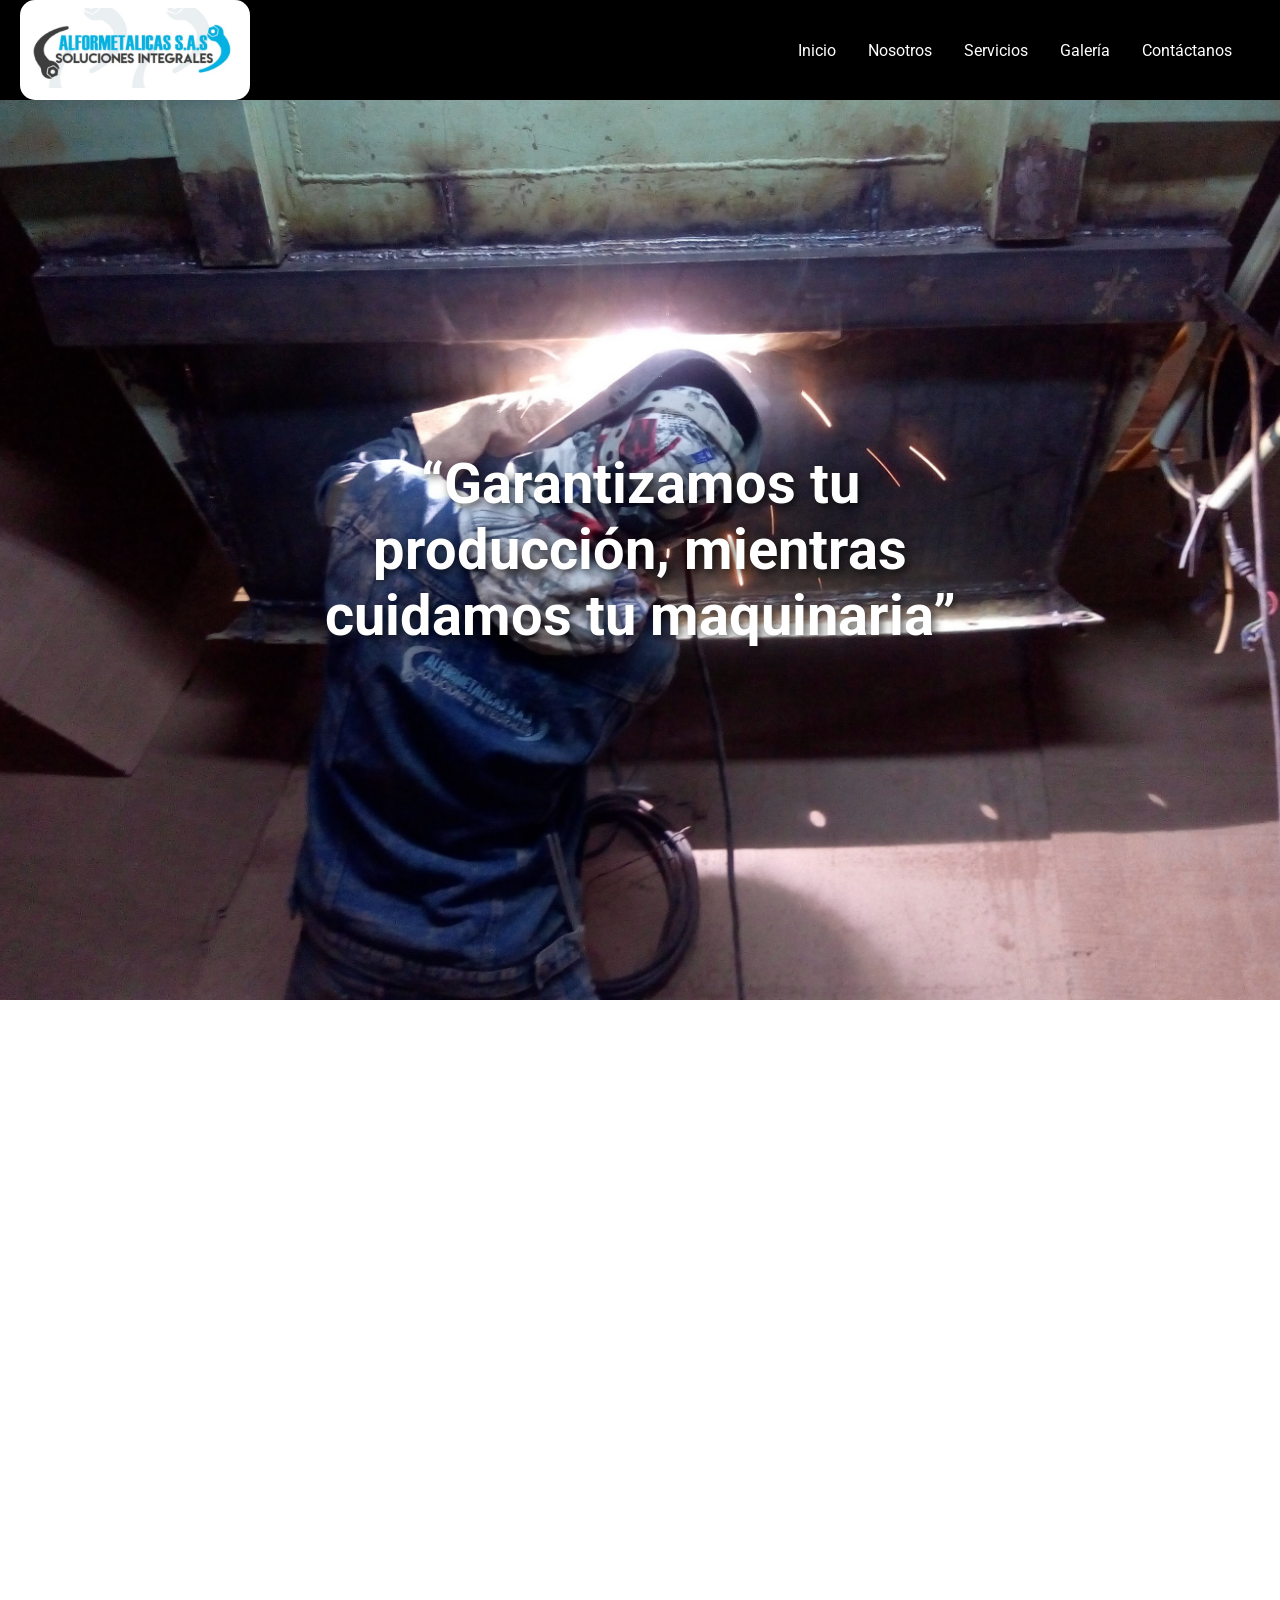
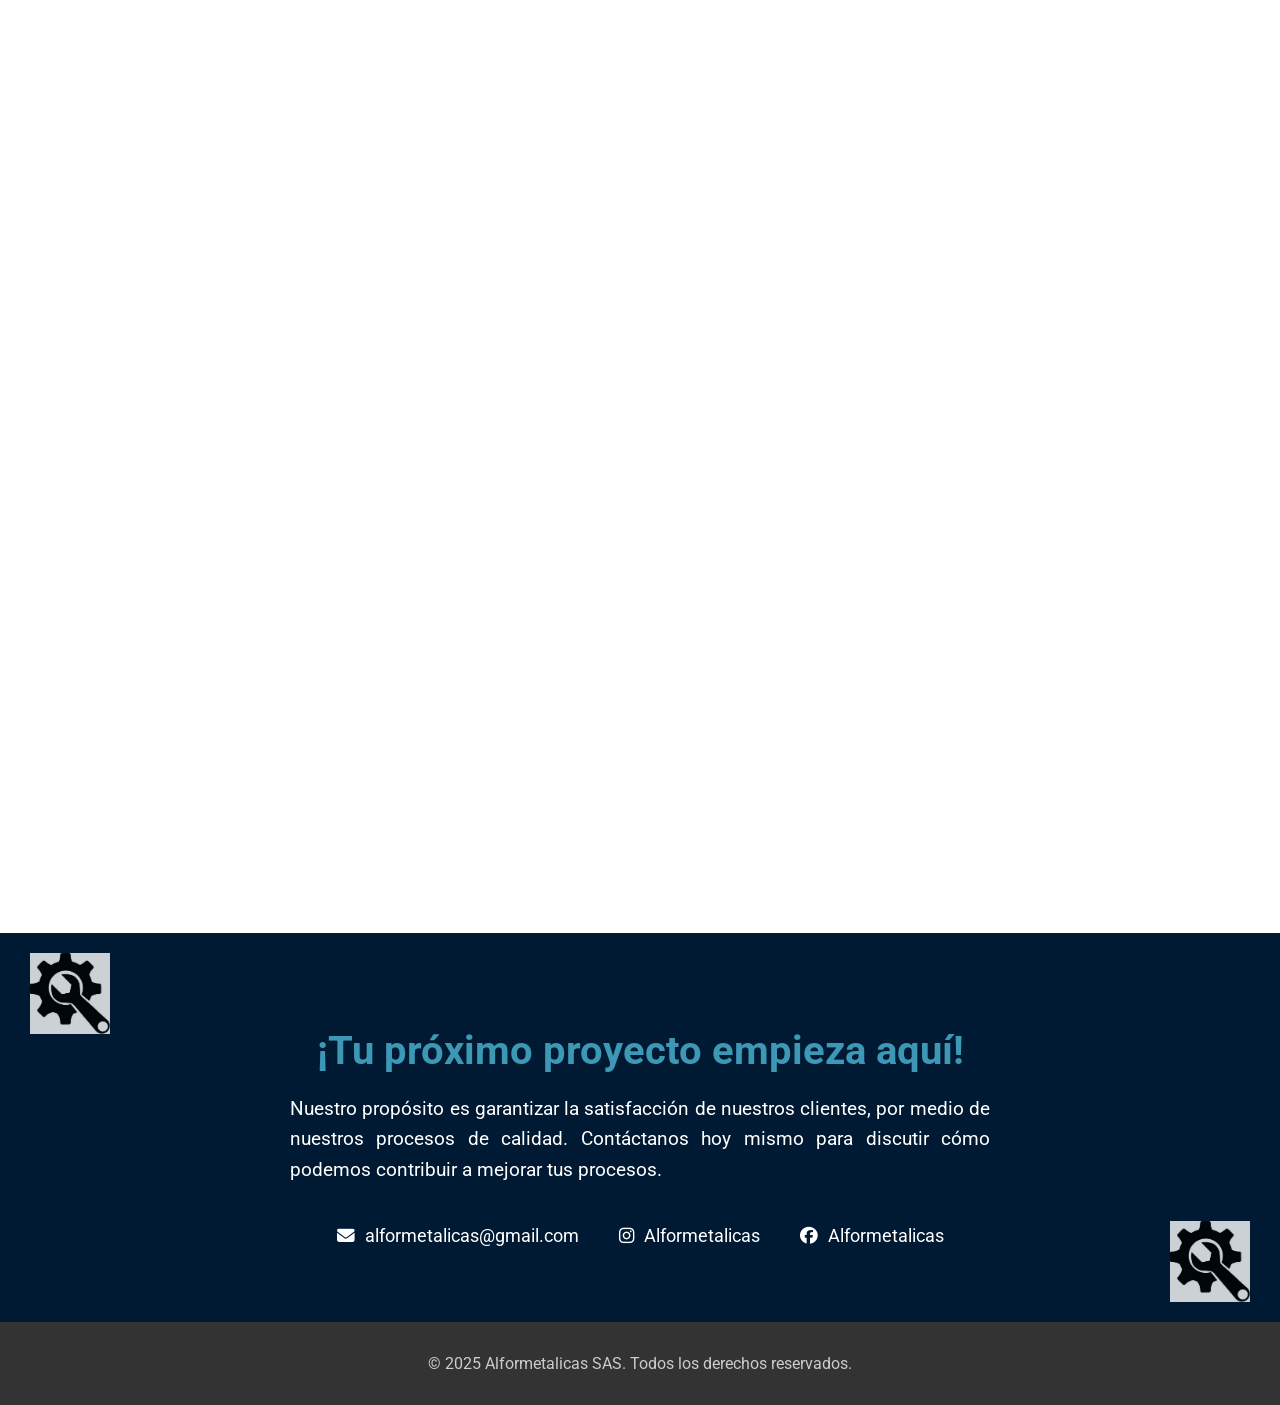
==== index.html @ 9baba410 "Primer commit de mi página web" ====
<!DOCTYPE html>
<html lang="es">
<head>
  <link rel="stylesheet" href="https://cdnjs.cloudflare.com/ajax/libs/font-awesome/6.4.0/css/all.min.css" />

  <meta charset="UTF-8" />
  <meta name="viewport" content="width=device-width, initial-scale=1.0" />
  <title>Alformetalicas SAS</title>
  <link rel="stylesheet" href="style.css" />
  <link rel="preconnect" href="https://fonts.googleapis.com" />
  <link href="https://fonts.googleapis.com/css2?family=Roboto:wght@400;700&display=swap" rel="stylesheet" />
  <link href="https://cdn.jsdelivr.net/npm/aos@2.3.4/dist/aos.css" rel="stylesheet" />
</head>

<body>
 <header>
  <div class="contenedor">
    <!-- LOGO ADENTRO DEL HEADER -->
    <a href="index.html" class="logo">
      <img src="Img/logo.png" alt="Logo de Alformetalicas SAS" />
    </a>
    <nav>
      <ul>
        <li><a href="index.html">Inicio</a></li>
        <li><a href="nosotros.html">Nosotros</a></li> 
        <li><a href="servicios.html">Servicios</a></li>
        <li><a href="contacto.html">Galería</a></li>
        <li><a href="registro.html" class="btn-registrarse">Contáctanos</a></li>
      </ul>
    </nav>
  </div>
</header>


  <section class="hero" id="inicio" data-aos="fade-up">
    <div class="contenedor">
      <h2>“Garantizamos tu producción, mientras cuidamos tu maquinaria”</h2>
    </div>
  </section>

<section id="bloque-nosotros" class="bloque-nosotros" data-aos="fade-up">
  <div class="contenedor-nosotros">
    <div class="texto-nosotros">
      <h3>Nosotros</h3>
      <p>
        En <strong>Alformetalicas SAS</strong> somos una empresa colombiana con más de 25 años de experiencia en el diseño, fabricación y mantenimiento de estructuras metálicas para la industria. Nos destacamos por nuestra calidad, cumplimiento y compromiso con el desarrollo sostenible.
      </p>
      <a href="nosotros.html" class="btn-leer-mas">Ver más</a>
    </div>
    <div class="imagen-nosotros">
      <img src="Img/1.jpg" alt="Imagen decorativa de Alformetalicas" />
    </div>
  </div>
</section>
<section id="compromiso-ambiental" class="seccion-ambiental" data-aos="zoom-in">
  <div class="contenedor-ambiental-flex">
    
    <!-- Imagen primero (a la izquierda) -->
    <div class="imagen-ambiental">
      <img src="Img/ambiental.png" alt="Compromiso ambiental Alformetalicas" />
    </div>

    <!-- Contenido a la derecha -->
    <div class="contenido-ambiental">
      <h2><span>🌎</span> Nuestro compromiso ambiental</h2>
      <p class="slogan-ambiental">
        "Al elegir nuestros servicios, nuestros
        clientes no solo obtienen soluciones de
        calidad, sino que también contribuyen a
        reducir el impacto ambiental en sus
        propios procesos productivos"
      </p>
      <ul class="lista-ambiental">
        <li>♻️ Clasificación de residuos en áreas de trabajo</li>
        <li>💡 Optimización del uso energético</li>
        <li>🌱 Reutilización de material industrial</li>
        <li>👷 Capacitación en responsabilidad ambiental</li>
        <li>📦 Uso responsable de insumos y empaques</li>
      </ul>
      <p class="llamado">
        Hemos incorporado el mantenimiento industrial
        ‘’sistema colector de emisiones de polvo’’
        contribuyendo a un futuro más limpio y sostenible.
        <strong>Construyamos juntos una industria sostenible.</strong>
      </p>
    </div>

  </div>
</section>

    <section id="servicios" class="seccion-servicios" data-aos="fade-up">
  <div class="contenedor">
    <h2 class="titulo-servicios">Servicios</h2>
    <div class="grid-servicios">
      <div class="tarjeta-servicio" style="background-image: url('Img/2.jpg');">
        <h3>Punzonado CNC</h3>
        <p>Precisión y velocidad en la perforación de láminas metálicas con maquinaria automatizada.</p>
      </div>
      <div class="tarjeta-servicio" style="background-image: url('Img/3.jpg');">
        <h3>Corte y Doblado</h3>
        <p>Procesos de transformación de lámina metálica según especificaciones técnicas.</p>
      </div>
      <div class="tarjeta-servicio" style="background-image: url('Img/1.jpg');">
        <h3>Diseño de piezas</h3>
        <p>Ingeniería personalizada para piezas únicas adaptadas a tus necesidades industriales.</p>
      </div>
      <div class="tarjeta-servicio" style="background-image: url('Img/2.jpg');">
        <h3>Estructuras Metálicas</h3>
        <p>Fabricación y montaje de estructuras resistentes para uso industrial y arquitectónico.</p>
      </div>
    </div>
    <div class="ver-mas">
      <a href="servicios.html" class="btn-vermas">Ver más servicios</a>
    </div>
  </div>
</section>
  <section id="contacto" class="contacto-seccion">
  <div class="contenido-contacto">
    <div class="contacto-texto">
      <h2>¡Tu próximo proyecto empieza aquí!</h2>
      <p>
        Nuestro propósito es garantizar la satisfacción de nuestros clientes, 
        por medio de nuestros procesos de calidad.
        Contáctanos hoy mismo para discutir cómo podemos contribuir a mejorar tus procesos.
      </p>
    </div>

    <div class="contacto-datos">
      <ul>
        <li>
          <a href="mailto:alformetalicas@gmail.com" target="_blank">
            <i class="fas fa-envelope"></i> alformetalicas@gmail.com
          </a>
        </li>
        <li>
          <a href="https://www.instagram.com/alformetalicas" target="_blank">
            <i class="fab fa-instagram"></i> Alformetalicas
          </a>
        </li>
        <li>
          <a href="https://www.facebook.com/alformetalicas" target="_blank">
            <i class="fab fa-facebook"></i> Alformetalicas
          </a>
        </li>
        </li>
      </ul>
    </div>
  </div>

  <!-- Elementos decorativos (puedes usar imágenes) -->
  <img src="Img/llave.png" class="decoracion-izq" alt="herramienta">
  <img src="Img/llave.png" class="decoracion-der" alt="engranaje">
</section>


  <footer>
    <div class="contenedor">
      <p>© 2025 Alformetalicas SAS. Todos los derechos reservados.</p>
    </div>
  </footer>

  <!-- Animación AOS -->
  <script src="https://cdn.jsdelivr.net/npm/aos@2.3.4/dist/aos.js"></script>
  <script>
    AOS.init();
  </script>

  <!-- Fondo dinámico -->
  <script>
    const heroSection = document.querySelector('.hero');
    const images = ['Img/1.jpg', 'Img/2.jpg', 'Img/3.jpg'];
    let current = 0;

    function cambiarFondo() {
      heroSection.style.backgroundImage = `url('${images[current]}')`;
      current = (current + 1) % images.length;
    }

    cambiarFondo();
    setInterval(cambiarFondo, 3000);
  </script>
</body>
</html>
---- style.css ----
/* Fuente y base */
body {
  margin: 0;
  font-family: 'Roboto', sans-serif;
  background-color: #ffffff;
  color: #000;
  scroll-behavior: smooth;
}

/* HEADER */
header {
  position: sticky; /* Se queda fijo al hacer scroll */
  top: 0;
  background-color: #000;
  color: #fff;
  z-index: 1000;
}

header .contenedor {
  display: flex;
  justify-content: flex-end; /* Menú a la derecha */
  align-items: center;
  height: 100px;
  max-width: 1200px;
  margin: auto;
  padding: 0 1rem;
}

/* LOGO FLOTANTE DENTRO DEL HEADER */
.logo {
  position: absolute; /* Flotante pero dentro del header */
  top: 50%;
  left: 20px;
  transform: translateY(-50%);
  background-color: #fff;
  padding: 8px 12px;
  border-radius: 15px;
  box-shadow: 0 4px 12px rgba(0, 0, 0, 0.15);
  z-index: 2000;
}

.logo img {
  height: 80px;
  width: auto;
}

nav ul {
  list-style: none;
  display: flex;
  gap: 1rem;
}
nav a {
  color: #fff;
  text-decoration: none;
  padding: 0.5rem;
}
nav a:hover,
.btn-registrarse:hover {
  background-color: #002244;
  border-radius: 4px;
}

/* Hero */
.hero {
  position: relative;
  background-size: cover;
  background-position: center;
  height: 100vh; /* Ajusta según tu diseño */
}

.hero h2 {
  position: absolute;
  top: 50%;
  left: 50%;
  transform: translate(-50%, -50%);
  font-size: 3.5rem;
  font-weight: bold;
  color: #fff;
  text-align: center;
  text-shadow: 3px 3px 8px rgba(0, 0, 0, 0.7);
  margin: 0;
}


/* Nosotros */
.bloque-nosotros {
  background-color: #f9fbfd;
  padding: 4rem 2rem;
  border-top: 1px solid #ddd;
  border-bottom: 1px solid #ddd;
}
.contenedor-nosotros {
  max-width: 1200px;
  margin: auto;
  display: flex;
  flex-wrap: wrap;
  align-items: center;
  justify-content: space-between;
  gap: 2rem;
}
.texto-nosotros {
  flex: 1 1 45%;
  color: #002244;
}
.texto-nosotros h3 {
  font-size: 2.5rem;
  margin-bottom: 1rem;
  color: #002244;
}
.texto-nosotros p {
  font-size: 1.2rem;
  line-height: 1.8;
  margin-bottom: 1.5rem;
}
.imagen-nosotros {
  flex: 1 1 45%;
  text-align: center;
}
.imagen-nosotros img {
  width: 100%;
  max-width: 480px;
  border-radius: 16px;
  box-shadow: 0 8px 24px rgba(0, 0, 0, 0.1);
}
.btn-leer-mas {
  background-color: #002244;
  color: #fff;
  padding: 0.7rem 1.5rem;
  text-decoration: none;
  border-radius: 6px;
  font-weight: bold;
  transition: background-color 0.3s;
}
.btn-leer-mas:hover {
  background-color: #003366;
}

/* Compromiso ambiental */
.seccion-ambiental {
  background-color: #f4f8fb;
  padding: 4rem 2rem;
}
.contenedor-ambiental-flex {
  display: flex;
  flex-wrap: wrap;
  align-items: center;
  justify-content: center;
  gap: 3rem;
}
.imagen-ambiental img {
  width: 100%;
  max-width: 400px;
  height: auto;
  border-radius: 12px;
}
.contenido-ambiental {
  flex: 1 1 450px;
  color: #002b45;
}
.contenido-ambiental h2 {
  font-size: 2rem;
  margin-bottom: 1rem;
  color: #003366;
}
.slogan-ambiental {
  font-style: italic;
  background-color: #e0f3ff;
  padding: 1rem;
  border-left: 5px solid #0077b6;
  margin-bottom: 1.5rem;
}
.lista-ambiental {
  list-style: none;
  padding: 0;
  margin-bottom: 1.5rem;
}
.lista-ambiental li {
  margin-bottom: 0.8rem;
  font-size: 1rem;
  padding-left: 1.5rem;
  position: relative;
}
.llamado {
  font-weight: 500;
  color: #00334d;
  background-color: #d6effa;
  padding: 1rem;
  border-radius: 10px;
  line-height: 1.6;
}

/* Servicios */
.titulo-servicios {
  font-size: 2rem;
  text-align: center;
  color: #002b45;
  margin-bottom: 2rem;
  font-weight: 700;
  text-transform: uppercase;
  letter-spacing: 1px;
}
.grid-servicios {
  display: grid;
  grid-template-columns: repeat(auto-fit, minmax(250px, 1fr));
  gap: 2rem;
}
.tarjeta-servicio {
  background-size: cover;
  background-position: center;
  padding: 2rem;
  color: #fff;
  border-radius: 12px;
  min-height: 260px;
  position: relative;
  overflow: hidden;
  box-shadow: 0 4px 20px rgba(0, 0, 0, 0.1);
}
.tarjeta-servicio::before {
  content: "";
  position: absolute;
  inset: 0;
  background-color: rgba(0, 0, 0, 0.55);
  backdrop-filter: blur(3px);
  z-index: 0;
}
.tarjeta-servicio h3,
.tarjeta-servicio p {
  position: relative;
  z-index: 1;
}
.tarjeta-servicio h3 {
  font-size: 1.4rem;
  margin-bottom: 0.8rem;
  font-weight: bold;
}
.tarjeta-servicio p {
  font-size: 1rem;
  line-height: 1.4;
}
.ver-mas {
  margin-top: 2.5rem;
  text-align: center;
  margin-bottom: 30px; /* Ajusta el espacio */
}
.btn-vermas {
  background-color: #004d99;
  color: white;
  padding: 0.8rem 1.5rem;
  border-radius: 25px;
  text-decoration: none;
  transition: background 0.3s ease;
}
.btn-vermas:hover {
  background-color: #003366;
}

/* Contacto */
.contacto-seccion {
  background-color: #001a33;
  color: white;
  padding: 60px 30px;
  text-align: center;
  position: relative;
  overflow: hidden;
}
.contacto-texto h2 {
  font-size: 2.5rem;
  font-weight: bold;
  margin-bottom: 20px;
  color: #3d98b6;
}
.contacto-texto p {
  font-size: 1.2rem;
  line-height: 1.6;
  max-width: 700px;
  margin: auto;
}
.contacto-datos ul {
  list-style: none;
  padding: 0;
  margin-top: 40px;
  display: flex;
  flex-direction: row; /* Cambiamos a fila */
  justify-content: center; /* Centramos */
  gap: 40px; /* Espacio entre los elementos */
  flex-wrap: wrap; /* Para que se ajuste en móviles */
}

.contacto-datos li a {
  text-decoration: none;
  color: #fff;
  font-size: 1.1rem;
  display: flex;
  align-items: center;
  gap: 10px;
  transition: color 0.3s ease;
}
.contacto-datos li a:hover {
  color: #00bfff;
}
.decoracion-izq,
.decoracion-der {
  position: absolute;
  width: 80px;
  opacity: 0.8;
}
.decoracion-izq {
  top: 20px;
  left: 30px;
}
.decoracion-der {
  bottom: 20px;
  right: 30px;
}

/* Footer */
footer {
  background-color: #333;
  color: #ccc;
  text-align: center;
  padding: 1rem;
  display: flex;
  justify-content: center;
  align-items: center;
}


/* Texto justificado */
section h1, section h3, section p, section li,
p, .texto, .contenido, .descripcion, .slogan-ambiental {
  text-align: justify;
}
.seccion-nosotros {
  background-color: #f4f6fa;
  padding: 4rem 1rem;
  text-align: center;
}

.titulo-seccion {
  font-size: 2.5rem;
  color: #002244;
  margin-bottom: 1.5rem;
  font-weight: 700;
  text-shadow: 1px 1px 2px rgba(0,0,0,0.1);
  position: relative;
}

.descripcion-nosotros {
  max-width: 900px;
  margin: 0 auto 3rem;
  font-size: 1.2rem;
  color: #333;
  line-height: 1.8;
}

.mision-vision {
  display: flex;
  flex-wrap: wrap;
  justify-content: center;
  gap: 2rem;
}

.card {
  background-color: #002244;
  color: white;
  padding: 2rem;
  border-radius: 20px;
  box-shadow: 0 8px 20px rgba(0,0,0,0.2);
  width: 100%;
  max-width: 420px;
  transition: transform 0.3s;
}

.card:hover {
  transform: translateY(-5px);
}

.card h4 {
  font-size: 1.8rem;
  margin-bottom: 1rem;
  color: #ffffff;
  text-shadow: 1px 1px 4px rgba(0,0,0,0.3);
}

.card p {
  font-size: 1.1rem;
  line-height: 1.6;
}
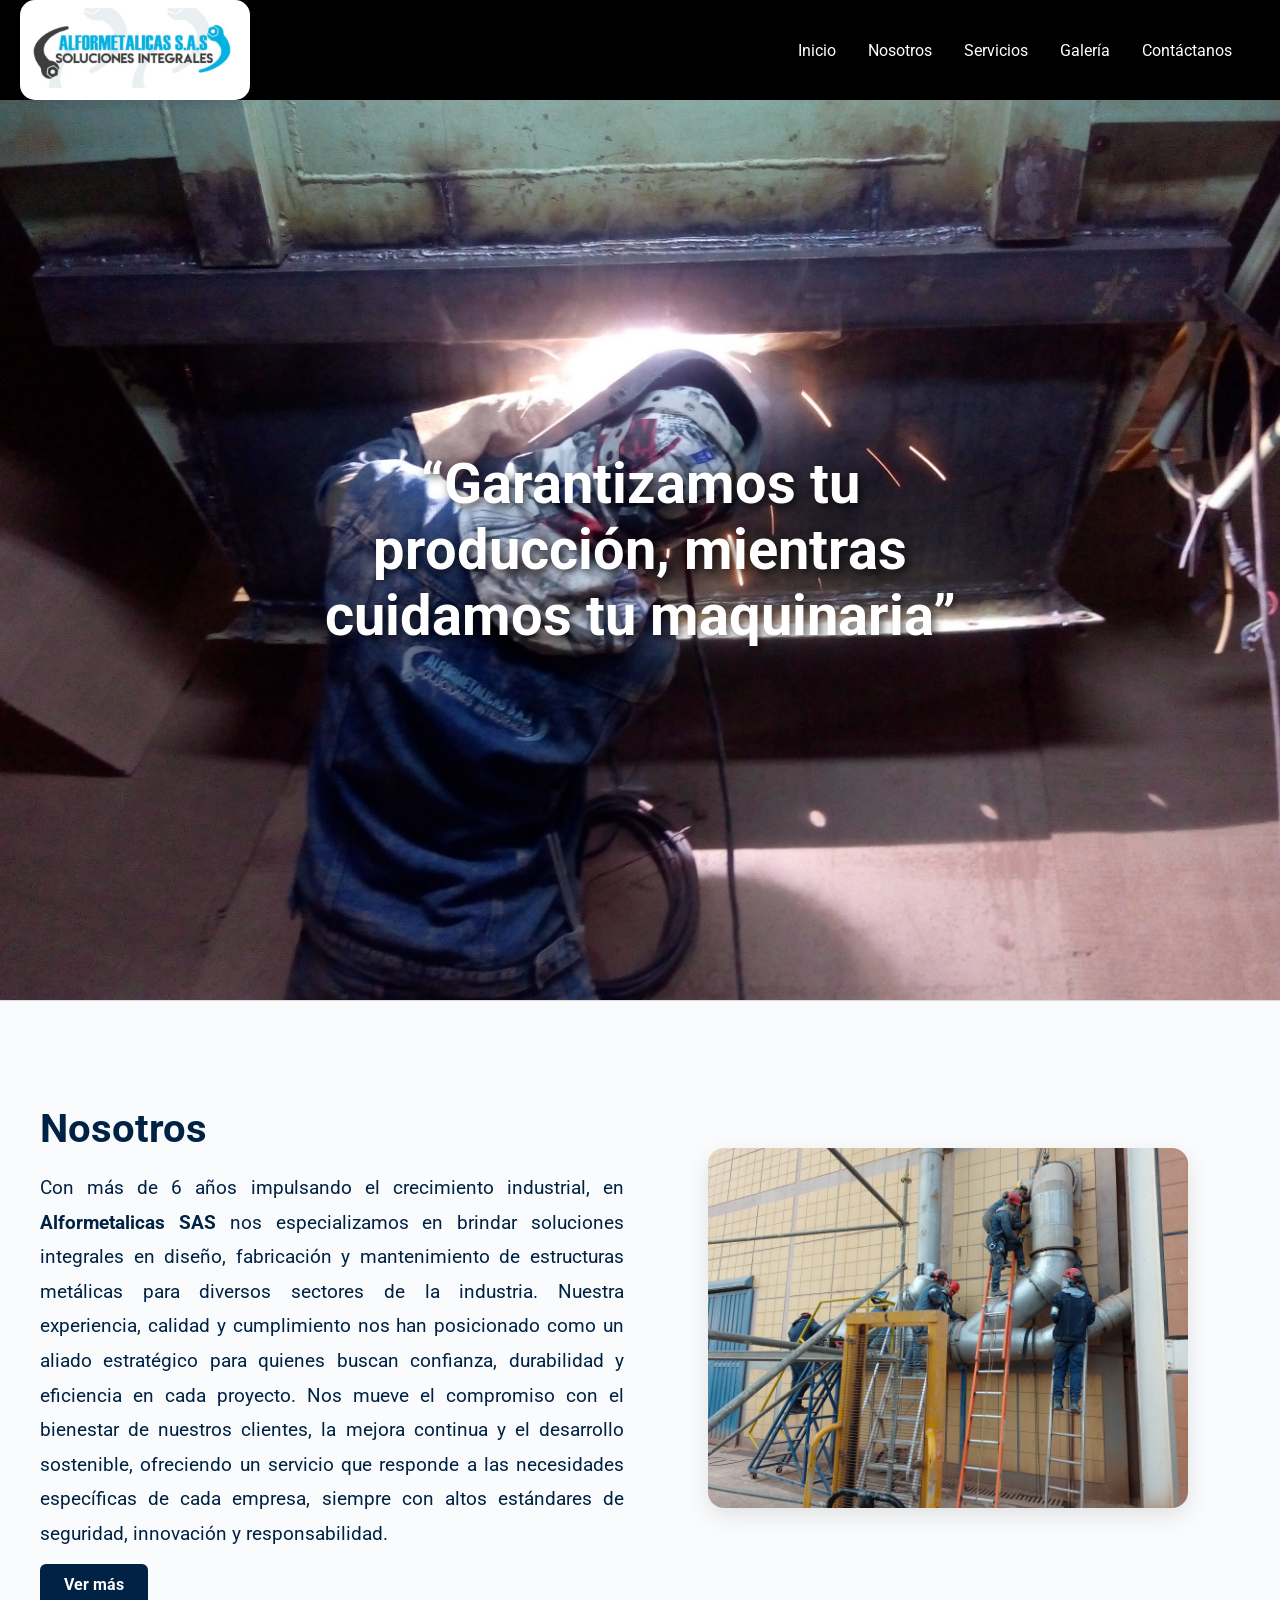
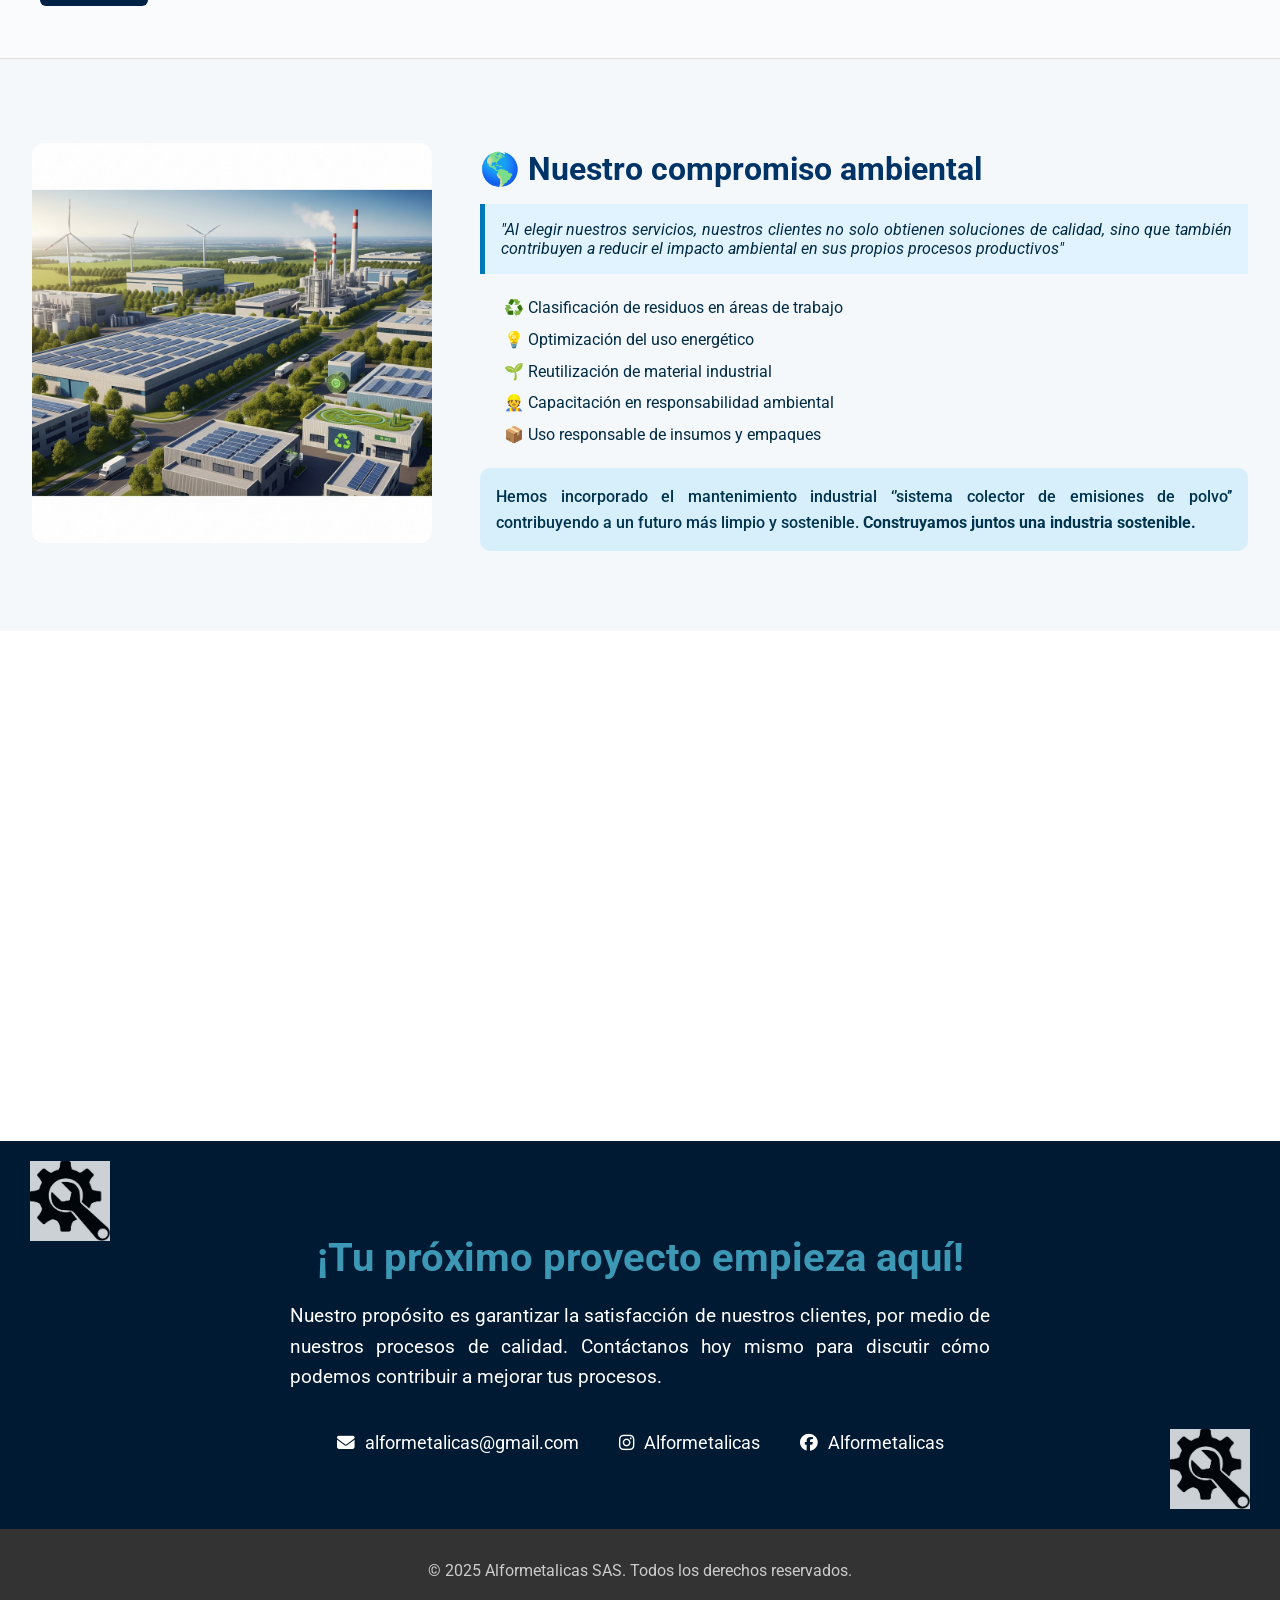
==== commit 972adcf4: "Arreglé el diseño para móviles" ====
--- a/index.html
+++ b/index.html
@@ -43,12 +43,15 @@
     <div class="texto-nosotros">
       <h3>Nosotros</h3>
       <p>
-        En <strong>Alformetalicas SAS</strong> somos una empresa colombiana con más de 25 años de experiencia en el diseño, fabricación y mantenimiento de estructuras metálicas para la industria. Nos destacamos por nuestra calidad, cumplimiento y compromiso con el desarrollo sostenible.
+        Con más de 6 años impulsando el crecimiento industrial, en<Strong> Alformetalicas SAS</Strong> nos especializamos en brindar soluciones integrales en diseño, fabricación y mantenimiento de estructuras metálicas para diversos sectores de la industria. 
+        Nuestra experiencia, calidad y cumplimiento nos han posicionado como un aliado estratégico para quienes buscan confianza, durabilidad y eficiencia en cada proyecto.
+
+Nos mueve el compromiso con el bienestar de nuestros clientes, la mejora continua y el desarrollo sostenible, ofreciendo un servicio que responde a las necesidades específicas de cada empresa, siempre con altos estándares de seguridad, innovación y responsabilidad.
       </p>
       <a href="nosotros.html" class="btn-leer-mas">Ver más</a>
     </div>
     <div class="imagen-nosotros">
-      <img src="Img/1.jpg" alt="Imagen decorativa de Alformetalicas" />
+      <img src="Img/2.jpg" alt="Imagen decorativa de Alformetalicas" />
     </div>
   </div>
 </section>
@@ -92,20 +95,20 @@
   <div class="contenedor">
     <h2 class="titulo-servicios">Servicios</h2>
     <div class="grid-servicios">
-      <div class="tarjeta-servicio" style="background-image: url('Img/2.jpg');">
-        <h3>Punzonado CNC</h3>
+      <div class="tarjeta-servicio" style="background-image: url('Img/7.png');">
+        <h3>Instalación de maquinaria industrial</h3>
         <p>Precisión y velocidad en la perforación de láminas metálicas con maquinaria automatizada.</p>
       </div>
-      <div class="tarjeta-servicio" style="background-image: url('Img/3.jpg');">
-        <h3>Corte y Doblado</h3>
+      <div class="tarjeta-servicio" style="background-image: url('Img/8.jpg');">
+        <h3>Servicios eléctricos</h3>
         <p>Procesos de transformación de lámina metálica según especificaciones técnicas.</p>
       </div>
-      <div class="tarjeta-servicio" style="background-image: url('Img/1.jpg');">
-        <h3>Diseño de piezas</h3>
+      <div class="tarjeta-servicio" style="background-image: url('Img/5.jpg');">
+        <h3>Mantenimiento de maquinaria industrial</h3>
         <p>Ingeniería personalizada para piezas únicas adaptadas a tus necesidades industriales.</p>
       </div>
-      <div class="tarjeta-servicio" style="background-image: url('Img/2.jpg');">
-        <h3>Estructuras Metálicas</h3>
+      <div class="tarjeta-servicio" style="background-image: url('Img/6.png');">
+        <h3>Fabricación de Estructuras Metálicas</h3>
         <p>Fabricación y montaje de estructuras resistentes para uso industrial y arquitectónico.</p>
       </div>
     </div>
@@ -168,7 +171,7 @@
   <!-- Fondo dinámico -->
   <script>
     const heroSection = document.querySelector('.hero');
-    const images = ['Img/1.jpg', 'Img/2.jpg', 'Img/3.jpg'];
+    const images = ['Img/1.jpg', 'Img/3.jpg', 'Img/4.jpg'];
     let current = 0;
 
     function cambiarFondo() {
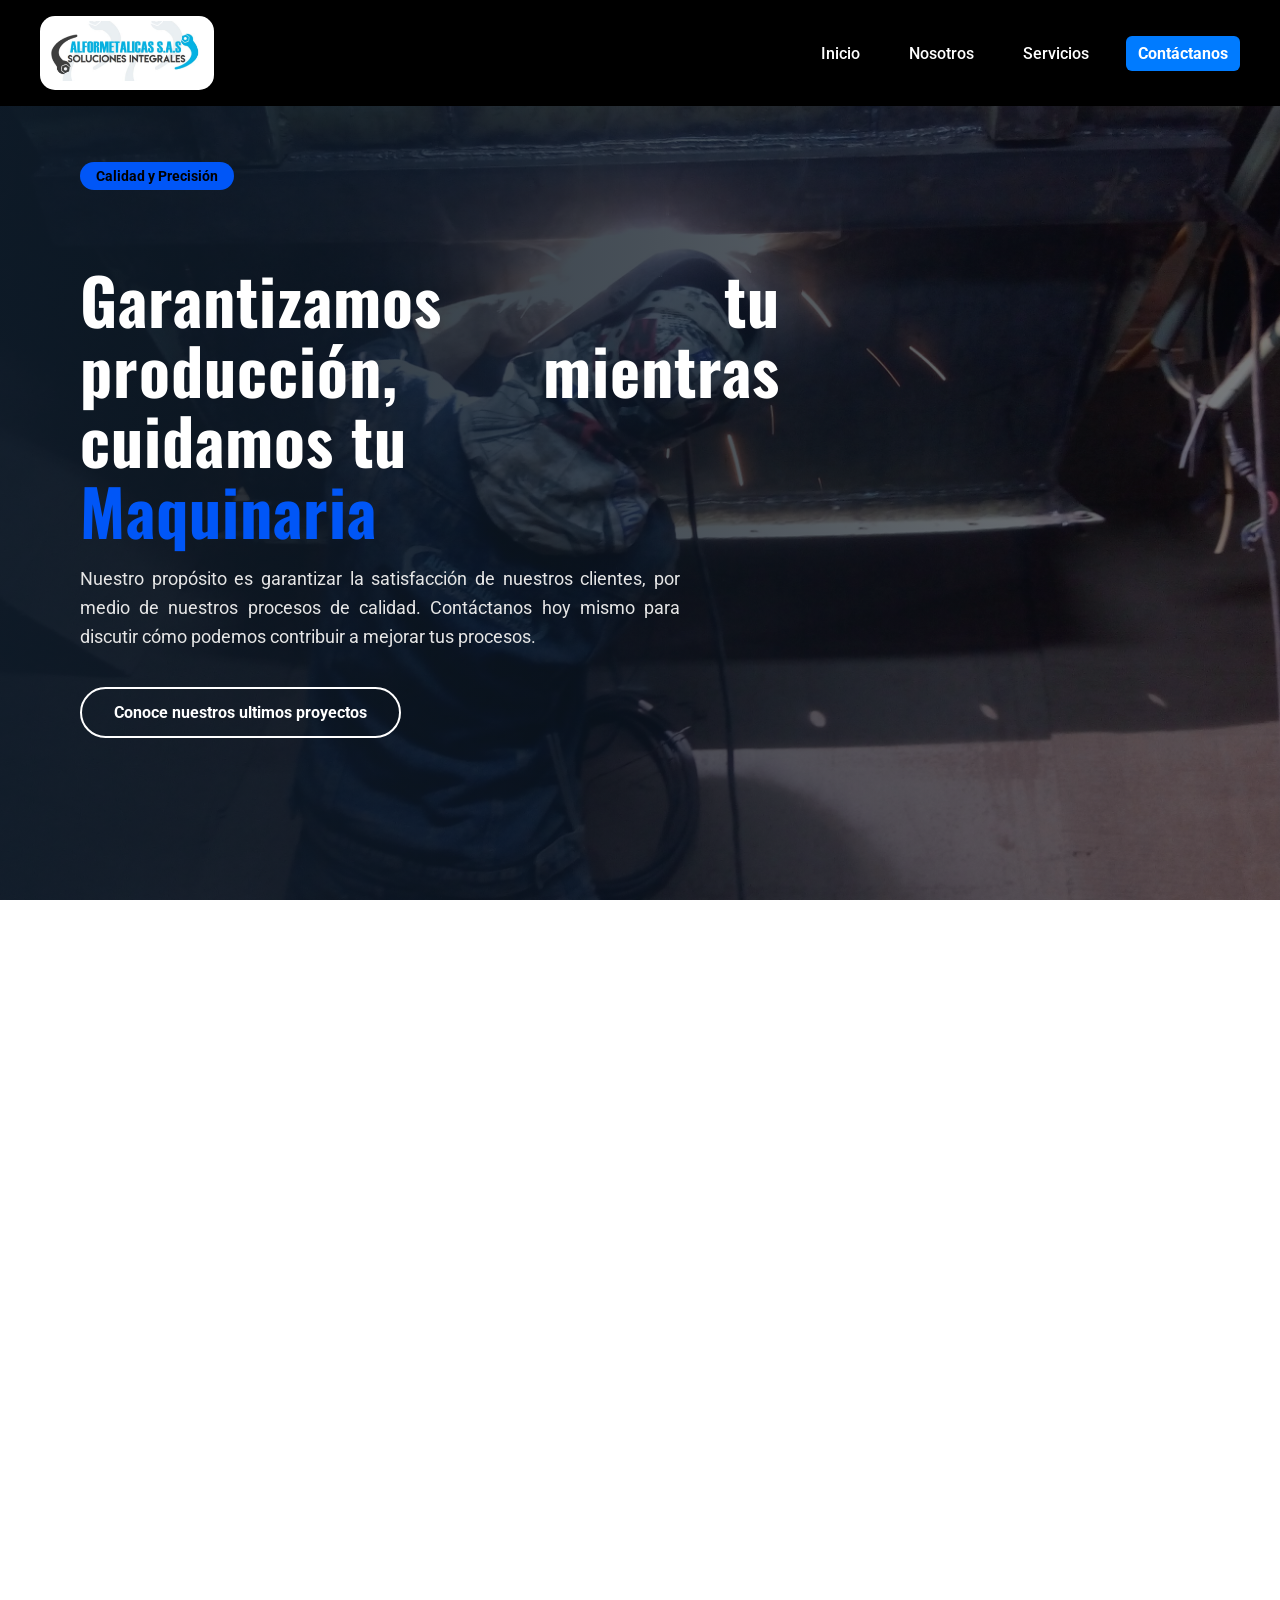
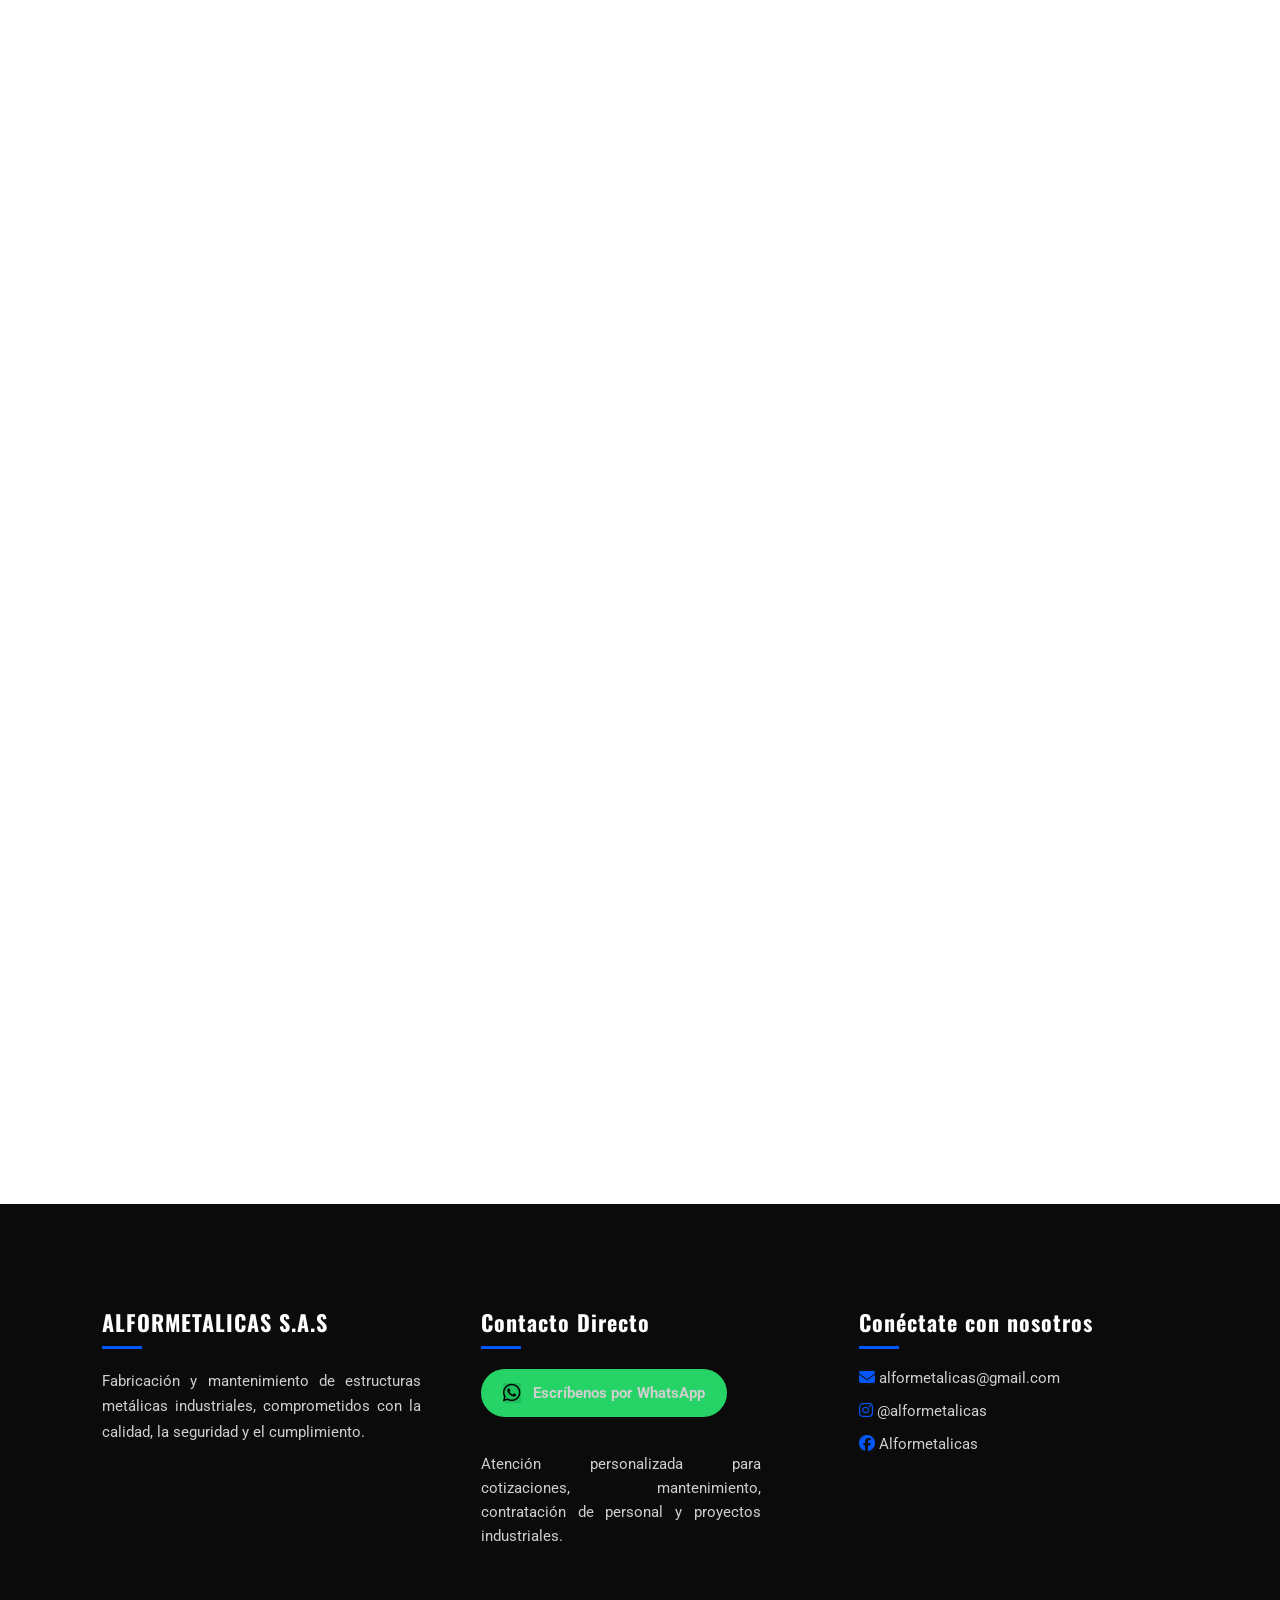
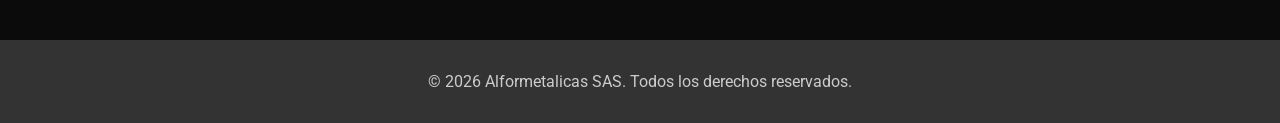
==== commit 165fc593: "Actualización de estilos y eliminación de archivo HTML" ====
--- a/index.html
+++ b/index.html
@@ -10,6 +10,13 @@
   <link rel="preconnect" href="https://fonts.googleapis.com" />
   <link href="https://fonts.googleapis.com/css2?family=Roboto:wght@400;700&display=swap" rel="stylesheet" />
   <link href="https://cdn.jsdelivr.net/npm/aos@2.3.4/dist/aos.css" rel="stylesheet" />
+  <link rel="icon" href="favicon.ico" type="image/x-icon">
+<link rel="icon" type="image/png" sizes="32x32" href="favicon-32x32.png">
+<link rel="icon" type="image/png" sizes="16x16" href="favicon-16x16.png">
+<link rel="icon" href="/favicon.ico?v=2">
+<link href="https://fonts.googleapis.com/css2?family=Oswald:wght@500;600;700&display=swap" rel="stylesheet">
+
+
 </head>
 
 <body>
@@ -24,7 +31,7 @@
         <li><a href="index.html">Inicio</a></li>
         <li><a href="nosotros.html">Nosotros</a></li> 
         <li><a href="servicios.html">Servicios</a></li>
-        <li><a href="contacto.html">Galería</a></li>
+        
         <li><a href="registro.html" class="btn-registrarse">Contáctanos</a></li>
       </ul>
     </nav>
@@ -32,18 +39,39 @@
 </header>
 
 
-  <section class="hero" id="inicio" data-aos="fade-up">
-    <div class="contenedor">
-      <h2>“Garantizamos tu producción, mientras cuidamos tu maquinaria”</h2>
-    </div>
-  </section>
-
-<section id="bloque-nosotros" class="bloque-nosotros" data-aos="fade-up">
+ <section class="hero" id="inicio">
+  <div class="hero-overlay"></div>
+
+  <div class="hero-contenido" data-aos="fade-up">
+    <span class="hero-tag">Calidad y Precisión</span>
+
+    <h1>
+      Garantizamos tu producción, mientras cuidamos tu <br>
+      <span>Maquinaria</span>
+    </h1>
+
+    <p>
+      Nuestro propósito es garantizar la satisfacción de nuestros clientes, por medio de nuestros procesos de calidad.
+       Contáctanos hoy mismo para discutir cómo podemos contribuir a mejorar tus procesos.
+    </p>
+
+    <div class="hero-botones">
+     
+       <a href="servicios.html" class="btn-hero secundario">
+        Conoce nuestros ultimos proyectos
+      </a>
+    </div>
+  </div>
+</section>
+
+
+<section id="bloque-nosotros" class="bloque-nosotros fondo-nosotros" data-aos="fade-up">
+
   <div class="contenedor-nosotros">
     <div class="texto-nosotros">
       <h3>Nosotros</h3>
       <p>
-        Con más de 6 años impulsando el crecimiento industrial, en<Strong> Alformetalicas SAS</Strong> nos especializamos en brindar soluciones integrales en diseño, fabricación y mantenimiento de estructuras metálicas para diversos sectores de la industria. 
+        Con más de 6 años impulsando el crecimiento industrial, en<Strong> Alformetalicas SAS</Strong> nos especializamos en brindar soluciones integrales en fabricación y mantenimiento de estructuras metálicas para diversos sectores de la industria. 
         Nuestra experiencia, calidad y cumplimiento nos han posicionado como un aliado estratégico para quienes buscan confianza, durabilidad y eficiencia en cada proyecto.
 
 Nos mueve el compromiso con el bienestar de nuestros clientes, la mejora continua y el desarrollo sostenible, ofreciendo un servicio que responde a las necesidades específicas de cada empresa, siempre con altos estándares de seguridad, innovación y responsabilidad.
@@ -54,13 +82,14 @@
       <img src="Img/2.jpg" alt="Imagen decorativa de Alformetalicas" />
     </div>
   </div>
+  
 </section>
 <section id="compromiso-ambiental" class="seccion-ambiental" data-aos="zoom-in">
   <div class="contenedor-ambiental-flex">
     
     <!-- Imagen primero (a la izquierda) -->
     <div class="imagen-ambiental">
-      <img src="Img/ambiental.png" alt="Compromiso ambiental Alformetalicas" />
+      <img src="Img/ambiental.jpeg" alt="Compromiso ambiental Alformetalicas" />
     </div>
 
     <!-- Contenido a la derecha -->
@@ -91,7 +120,8 @@
   </div>
 </section>
 
-    <section id="servicios" class="seccion-servicios" data-aos="fade-up">
+  <section id="servicios" class="seccion-servicios fondo-servicios" data-aos="fade-up">
+
   <div class="contenedor">
     <h2 class="titulo-servicios">Servicios</h2>
     <div class="grid-servicios">
@@ -117,48 +147,68 @@
     </div>
   </div>
 </section>
-  <section id="contacto" class="contacto-seccion">
-  <div class="contenido-contacto">
-    <div class="contacto-texto">
-      <h2>¡Tu próximo proyecto empieza aquí!</h2>
-      <p>
-        Nuestro propósito es garantizar la satisfacción de nuestros clientes, 
-        por medio de nuestros procesos de calidad.
-        Contáctanos hoy mismo para discutir cómo podemos contribuir a mejorar tus procesos.
-      </p>
-    </div>
-
-    <div class="contacto-datos">
-      <ul>
-        <li>
-          <a href="mailto:alformetalicas@gmail.com" target="_blank">
-            <i class="fas fa-envelope"></i> alformetalicas@gmail.com
-          </a>
-        </li>
-        <li>
-          <a href="https://www.instagram.com/alformetalicas" target="_blank">
-            <i class="fab fa-instagram"></i> Alformetalicas
-          </a>
-        </li>
-        <li>
-          <a href="https://www.facebook.com/alformetalicas" target="_blank">
-            <i class="fab fa-facebook"></i> Alformetalicas
-          </a>
-        </li>
-        </li>
-      </ul>
-    </div>
-  </div>
-
-  <!-- Elementos decorativos (puedes usar imágenes) -->
-  <img src="Img/llave.png" class="decoracion-izq" alt="herramienta">
-  <img src="Img/llave.png" class="decoracion-der" alt="engranaje">
-</section>
+<section class="contacto-industrial">
+  <div class="contacto-grid">
+
+    <!-- Columna 1: Empresa -->
+    <div class="contacto-col">
+      <h3 class="contacto-titulo">ALFORMETALICAS S.A.S</h3>
+      <p class="contacto-descripcion">
+        Fabricación y mantenimiento de estructuras metálicas industriales,
+        comprometidos con la calidad, la seguridad y el cumplimiento.
+      </p>
+    </div>
+
+    <!-- Columna 2: Contacto Directo -->
+    <div class="contacto-col">
+      <h3 class="contacto-titulo">Contacto Directo</h3>
+
+      <a href="https://wa.me/573001234567" target="_blank" class="btn-whatsapp">
+        <i class="fab fa-whatsapp"></i>
+        Escríbenos por WhatsApp
+      </a>
+
+      <p class="nota-contacto">
+        Atención personalizada para cotizaciones, mantenimiento, contratación de personal y proyectos industriales.
+      </p>
+    </div>
+
+    <!-- Columna 3: Redes y correo -->
+    <div class="contacto-col">
+      <h3 class="contacto-titulo">Conéctate con nosotros</h3>
+
+      <p>
+        <a href="mailto:alformetalicas@gmail.com">
+          <i class="fas fa-envelope"></i>
+          alformetalicas@gmail.com
+        </a>
+      </p>
+
+      <p>
+        <a href="https://www.instagram.com/alformetalicas" target="_blank">
+          <i class="fab fa-instagram"></i>
+          @alformetalicas
+        </a>
+      </p>
+
+      <p>
+        <a href="https://www.facebook.com/alformetalicas" target="_blank">
+          <i class="fab fa-facebook"></i>
+          Alformetalicas
+        </a>
+      </p>
+    </div>
+
+  </div>
+</section>
+
+  
+
 
 
   <footer>
     <div class="contenedor">
-      <p>© 2025 Alformetalicas SAS. Todos los derechos reservados.</p>
+      <p>© 2026 Alformetalicas SAS. Todos los derechos reservados.</p>
     </div>
   </footer>
 
@@ -182,5 +232,28 @@
     cambiarFondo();
     setInterval(cambiarFondo, 3000);
   </script>
+ <script>
+  document.addEventListener('DOMContentLoaded', () => {
+    const fondoSeguridad = document.querySelector('.fondo-carrusel-seguridad');
+    const imagenesSeguridad = [
+      'Img/1.jpg',
+      'Img/2.jpg',
+      'Img/3.jpg'
+    ];
+    let indiceSeguridad = 0;
+
+    function cambiarFondoSeguridad() {
+      fondoSeguridad.style.backgroundImage = `url('${imagenesSeguridad[indiceSeguridad]}')`;
+      fondoSeguridad.style.backgroundSize = 'cover';
+      fondoSeguridad.style.backgroundPosition = 'center';
+      indiceSeguridad = (indiceSeguridad + 1) % imagenesSeguridad.length;
+    }
+
+    cambiarFondoSeguridad(); // Primera imagen
+    setInterval(cambiarFondoSeguridad, 4000); // Cambia cada 4s
+  });
+</script>
+
+
 </body>
 </html>
--- a/style.css
+++ b/style.css
@@ -8,58 +8,80 @@
 }
 
 /* HEADER */
+/* HEADER - Estilos generales (para desktop) */
 header {
-  position: sticky; /* Se queda fijo al hacer scroll */
+  position: sticky;
   top: 0;
   background-color: #000;
   color: #fff;
   z-index: 1000;
+  padding: 15px 0; /* Añade espacio interno */
 }
 
 header .contenedor {
   display: flex;
-  justify-content: flex-end; /* Menú a la derecha */
+  justify-content: space-between; /* Logo a la izquierda, menú a la derecha */
   align-items: center;
-  height: 100px;
   max-width: 1200px;
-  margin: auto;
-  padding: 0 1rem;
-}
-
-/* LOGO FLOTANTE DENTRO DEL HEADER */
+  margin: 0 auto;
+  padding: 0 20px;
+}
+
 .logo {
-  position: absolute; /* Flotante pero dentro del header */
-  top: 50%;
-  left: 20px;
-  transform: translateY(-50%);
   background-color: #fff;
-  padding: 8px 12px;
+  padding: 5px 10px;
   border-radius: 15px;
   box-shadow: 0 4px 12px rgba(0, 0, 0, 0.15);
-  z-index: 2000;
 }
 
 .logo img {
-  height: 80px;
+  height: 60px; /* Reduce un poco el tamaño */
   width: auto;
-}
-
+  transition: all 0.3s;
+}
+
+/* Menú de navegación */
 nav ul {
+  display: flex;
+  gap: 15px;
   list-style: none;
-  display: flex;
-  gap: 1rem;
-}
+  margin: 0;
+  padding: 0;
+}
+
 nav a {
   color: #fff;
   text-decoration: none;
-  padding: 0.5rem;
-}
-nav a:hover,
-.btn-registrarse:hover {
-  background-color: #002244;
-  border-radius: 4px;
-}
-
+  font-weight: 500;
+}
+
+/* Estilos específicos para móviles */
+@media (max-width: 768px) {
+  header .contenedor {
+    flex-direction: column; /* Apila logo y menú */
+    padding: 10px;
+  }
+
+  .logo {
+    position: static; /* Elimina el posicionamiento absoluto */
+    transform: none;
+    margin-bottom: 15px;
+  }
+
+  .logo img {
+    height: 50px; /* Tamaño más pequeño para móviles */
+  }
+
+  nav ul {
+    flex-direction: column; /* Menú vertical */
+    width: 100%;
+    text-align: center;
+  }
+
+  nav li {
+    padding: 8px 0;
+  }
+}
 /* Hero */
 .hero {
   position: relative;
@@ -386,3 +408,1128 @@
   font-size: 1.1rem;
   line-height: 1.6;
 }
+/* Sección Nosotros */
+.seccion-nosotros {
+  padding: 80px 20px;
+  background-color: #f8f9fa;
+  color: #111;
+  text-align: justify;
+}
+
+.titulo-seccion {
+  text-align: center;
+  font-size: 2.5rem;
+  color: #002244;
+  margin-bottom: 40px;
+}
+
+/* Bloque presentación (quiénes somos) */
+.bloque-nosotros {
+  display: flex;
+  flex-wrap: wrap;
+  gap: 30px;
+  align-items: center;
+  justify-content: center;
+}
+
+.texto-caja {
+  flex: 1 1 400px;
+  font-size: 18px;
+  line-height: 1.6;
+  max-width: 600px;
+}
+
+.imagen-nosotros img {
+  width: 100%;
+  max-width: 400px;
+  border-radius: 12px;
+  box-shadow: 0 4px 12px rgba(0,0,0,0.2);
+}
+
+/* Misión, visión y valores */
+
+
+.card h3 {
+  margin-bottom: 15px;
+  font-size: 22px;
+  color: #002244;
+}
+
+.card ul {
+  padding-left: 20px;
+  list-style: none;
+}
+
+.card ul li::before {
+  content: "✔";
+  margin-right: 10px;
+  color: #002244;
+}
+
+/* Seguridad industrial */
+.seccion-seguridad {
+  padding: 100px 20px 40px;
+  background-color: #f4f9ff;
+  color: #111;
+  max-width: 1200px;
+  margin: 0 auto;
+  border-radius: 12px;
+}
+
+.contenedor-seguridad-flex {
+  display: flex;
+  flex-wrap: wrap;
+  gap: 40px;
+  align-items: center;
+  justify-content: center;
+}
+
+.imagen-seguridad {
+  flex: 1 1 400px;
+  max-width: 500px;
+  border-radius: 10px;
+  overflow: hidden;
+  box-shadow: 0 4px 12px rgba(0, 34, 68, 0.1);
+}
+
+.imagen-seguridad img {
+  width: 100%;
+  height: auto;
+  display: block;
+}
+
+.contenido-seguridad {
+  flex: 1 1 450px;
+  max-width: 600px;
+}
+
+.contenido-seguridad h2 {
+  font-size: 30px;
+  margin-bottom: 15px;
+  color: #002244;
+}
+
+.slogan-seguridad {
+  font-style: italic;
+  font-size: 18px;
+  margin-bottom: 20px;
+  color: #003366;
+  text-align: justify;
+}
+
+.lista-seguridad {
+  list-style: none;
+  padding-left: 0;
+  margin-bottom: 20px;
+}
+
+.lista-seguridad li {
+  margin-bottom: 10px;
+  padding-left: 25px;
+  position: relative;
+  font-size: 17px;
+}
+
+.llamado-seguridad {
+  font-weight: bold;
+  text-align: justify;
+  background-color: #d8ebff;
+  padding: 12px;
+  border-left: 5px solid #002244;
+  border-radius: 6px;
+  color: #002244;
+}
+
+
+
+/* Header */
+header {
+  background-color: #000;
+  color: #fff;
+  padding: 1rem 0;
+  position: fixed;
+  width: 100%;
+  top: 0;
+  z-index: 1000;
+}
+
+.contenedor-header {
+  display: flex;
+  align-items: center;
+  justify-content: space-between;
+  max-width: 1200px;
+  margin: 0 auto;
+  padding: 0 20px;
+}
+
+/* Logo */
+.logo img {
+  height: 60px;
+  max-width: 160px;
+  object-fit: contain;
+}
+
+/* Navegación */
+nav ul {
+  list-style: none;
+  display: flex;
+  gap: 25px; /* Aquí separas los elementos */
+  margin: 0;
+  padding: 0;
+}
+
+nav ul li a {
+  color: white;
+  text-decoration: none;
+  font-size: 16px;
+  padding: 8px 12px;
+  transition: background 0.3s ease;
+}
+
+nav ul li a:hover,
+nav ul li a.activo,
+nav ul li a.btn-registrarse:hover {
+  background-color: #004080;
+  border-radius: 6px;
+}
+
+/* Botón "Contáctanos" */
+.btn-registrarse {
+  background-color: #007bff;
+  color: #fff !important;
+  border-radius: 6px;
+  font-weight: bold;
+}
+.seccion-seguridad {
+  background-color: #f5f7fa;
+  padding: 80px 20px;
+}
+
+.contenedor-seguridad-flex {
+  display: flex;
+  flex-wrap: wrap;
+  justify-content: center;
+  align-items: stretch;
+  gap: 30px;
+}
+
+/* Fondo dinámico */
+.fondo-carrusel-seguridad {
+  flex: 1 1 40%;
+  min-height: 350px;
+  background-size: cover;
+  background-position: center;
+  border-radius: 15px;
+  box-shadow: 0 4px 15px rgba(0, 0, 0, 0.2);
+}
+
+/* Contenido seguridad */
+.contenido-seguridad {
+  flex: 1 1 50%;
+  text-align: justify;
+  padding: 20px;
+}
+
+.contenido-seguridad h2 {
+  font-size: 32px;
+  margin-bottom: 10px;
+  color: #002244;
+}
+
+.lista-seguridad {
+  padding-left: 0;
+  list-style: none;
+  font-size: 16px;
+}
+
+.lista-seguridad li {
+  margin-bottom: 8px;
+}
+
+.llamado-seguridad {
+  margin-top: 20px;
+  font-weight: bold;
+  color: #003366;
+}
+.fondo-carrusel-seguridad {
+  flex: 1 1 40%;
+  min-height: 350px;
+  border-radius: 15px;
+  box-shadow: 0 4px 15px rgba(0, 0, 0, 0.2);
+}
+/* ===== SECCIÓN TRABAJA CON NOSOTROS ===== */
+.seccion-trabaja {
+  position: relative;
+  min-height: 100vh;
+  background-image: url("Img/trabajo-industrial.jpg"); /* cambia la imagen */
+  background-size: cover;
+  background-position: center;
+  display: flex;
+  align-items: center;
+  justify-content: center;
+  padding: 4rem 1.5rem;
+}
+
+.overlay-trabaja {
+  position: absolute;
+  inset: 0;
+  background: rgba(0, 26, 51, 0.85);
+}
+
+.contenido-trabaja {
+  position: relative;
+  max-width: 900px;
+  text-align: center;
+  color: white;
+  z-index: 2;
+}
+
+.contenido-trabaja h1 {
+  font-size: 3.5rem;
+  margin-bottom: 1rem;
+  font-weight: 700;
+}
+
+.subtitulo-trabaja {
+  font-size: 1.3rem;
+  margin-bottom: 3rem;
+  line-height: 1.6;
+  color: #dbe9f4;
+}
+
+/* Tarjeta del formulario */
+.tarjeta-formulario {
+  background: white;
+  color: #002244;
+  padding: 3rem;
+  border-radius: 20px;
+  max-width: 600px;
+  margin: auto;
+  box-shadow: 0 15px 40px rgba(0,0,0,0.3);
+}
+
+.tarjeta-formulario h2 {
+  font-size: 2rem;
+  margin-bottom: 0.5rem;
+}
+
+.texto-form {
+  margin-bottom: 2rem;
+  color: #555;
+}
+
+/* Formulario */
+.formulario-contacto {
+  display: flex;
+  flex-direction: column;
+  gap: 1.2rem;
+}
+
+.formulario-contacto input,
+.formulario-contacto textarea {
+  padding: 0.9rem 1rem;
+  border-radius: 10px;
+  border: 1px solid #ccc;
+  font-size: 1rem;
+  font-family: inherit;
+}
+
+.formulario-contacto input:focus,
+.formulario-contacto textarea:focus {
+  outline: none;
+  border-color: #002244;
+}
+
+/* Botón */
+.btn-enviar {
+  margin-top: 1rem;
+  background-color: #002244;
+  color: white;
+  padding: 1rem;
+  font-size: 1.1rem;
+  border: none;
+  border-radius: 30px;
+  cursor: pointer;
+  font-weight: bold;
+  transition: background 0.3s ease;
+}
+
+.btn-enviar:hover {
+  background-color: #003366;
+}
+
+.hero::before {
+  content: "";
+  position: absolute;
+  inset: 0;
+  background: rgba(0,0,0,0.45);
+}
+.hero h2 {
+  z-index: 1;
+}
+.tarjeta-servicio {
+  transition: transform 0.4s ease, box-shadow 0.4s ease;
+}
+
+.tarjeta-servicio:hover {
+  transform: translateY(-10px);
+  box-shadow: 0 15px 35px rgba(0,0,0,0.3);
+}
+.btn {
+  display: inline-block;
+  padding: 0.8rem 1.8rem;
+  border-radius: 30px;
+  font-weight: bold;
+  text-decoration: none;
+  transition: all 0.3s ease;
+}
+.btn-azul {
+  background: #002244;
+  color: white;
+}
+.btn-azul:hover {
+  background: #003366;
+}
+/* ===== FORMULARIO ===== */
+.campo {
+  display: flex;
+  flex-direction: column;
+  text-align: left;
+}
+
+.campo label {
+  font-size: 0.9rem;
+  margin-bottom: 5px;
+  font-weight: 600;
+  color: #002244;
+}
+
+.formulario-contacto input,
+.formulario-contacto textarea {
+  padding: 0.9rem 1rem;
+  border-radius: 10px;
+  border: 1px solid #ccc;
+  font-size: 1rem;
+  transition: border 0.3s, box-shadow 0.3s;
+}
+
+.formulario-contacto input:focus,
+.formulario-contacto textarea:focus {
+  outline: none;
+  border-color: #002244;
+  box-shadow: 0 0 0 2px rgba(0,34,68,0.15);
+}
+
+.nota-form {
+  font-size: 0.85rem;
+  margin-top: 10px;
+  color: #666;
+   justify-content: center;   /* centra horizontal */
+  align-items: center;       /* centra vertical */
+  text-align: center;
+}
+/* === FIX VISIBILIDAD FORMULARIO === */
+
+/* === CENTRADO REAL DE TRABAJA CON NOSOTROS === */
+.section-trabaja {
+  min-height: calc(100vh - 90px); /* resta altura del header */
+  display: flex;
+  align-items: center;           /* centro vertical */
+  justify-content: center;       /* centro horizontal */
+  padding: 60px 20px;
+}
+
+.contenido-trabaja {
+  margin: 0 auto;
+}
+/* === Alinear título con el formulario === */
+.encabezado-trabaja {
+  max-width: 600px;      /* mismo ancho del formulario */
+  margin: 0 auto 3rem;   /* centrado + espacio abajo */
+  text-align: center;
+}
+
+.encabezado-trabaja h1 {
+  font-size: 3.5rem;
+  margin-bottom: 1rem;
+}
+
+.subtitulo-trabaja {
+  font-size: 1.3rem;
+  line-height: 1.6;
+  color: #dbe9f4;
+}
+/* Tipografía para títulos */
+h1, h2, h3, h4, h5, h6 {
+  font-family: 'Oswald', sans-serif;
+  font-weight: 700;
+  letter-spacing: 1px;
+}
+.servicios-seccion {
+  background: #fff;
+  padding: 60px 8%;
+}
+
+.servicios-header h2 {
+  font-size: 48px;
+  color: #002244;
+  text-align: center;
+  margin-bottom: 10px;
+}
+
+.servicios-header p.lead {
+  text-align: center;
+  font-size: 18px;
+  margin-bottom: 50px;
+  color: #444;
+}
+
+.servicio-card {
+  margin-bottom: 60px;
+}
+
+.servicio-card h3 {
+  font-size: 32px;
+  color: #004d99;
+  font-weight: 700;
+  margin-bottom: 8px;
+}
+
+.servicio-card p.texto-servicio {
+  font-size: 17px;
+  color: #333;
+  margin-bottom: 25px;
+}
+
+.swiper {
+  width: 100%;
+  padding-bottom: 10px;
+}
+
+.swiper-slide img {
+  border-radius: 14px;
+  box-shadow: 0px 8px 20px rgba(0, 0, 0, 0.15);
+}
+
+.swiper-button-next,
+.swiper-button-prev {
+  color: #007bff;
+}
+
+.swiper-pagination-bullet {
+  background: #007bff;
+  opacity: 0.8;
+}
+
+.divider {
+  height: 1px;
+  background: #ddd;
+  margin: 30px 0;
+}
+.servicio-bloque {
+  padding: 70px 8%;
+}
+
+.fondo-gris {
+  background: var(--gris-fondo);
+}
+
+.fondo-blanco {
+  background: #ffffff;
+}
+
+.fondo-azul {
+  background:linear-gradient(
+    rgba(0,0,0,0.05),
+    rgba(0,0,0,0.05)
+  ),
+  linear-gradient(135deg,
+    #e9edf1,
+  #8fa4bc,
+  #18324a
+);
+}
+
+.servicio-contenido h2 {
+  font-size: 46px;
+  color: var(--azul-principal);
+  margin-bottom: 10px;
+  display: flex;
+  align-items: center;
+  gap: 15px;
+}
+
+.titulo-blanco {
+  color: #222 !important;
+}
+
+.descripcion {
+  font-size: 18px;
+  max-width: 900px;
+  margin-bottom: 30px;
+  color: var(--texto);
+}
+
+.descripcion.blanco {
+  color: #222;
+}
+
+/* Íconos */
+.servicio-contenido i {
+  color: var(--azul-secundario);
+}
+
+.fondo-azul i {
+  color: #081338;
+}
+
+/* Swiper */
+.swiper-slide img {
+  height: 260px;
+  object-fit: cover;
+  border-radius: 18px;
+  box-shadow: 0 12px 30px rgba(0,0,0,0.25);
+}
+
+/* Luces / brillo */
+.fondo-blanco .swiper-slide img {
+  box-shadow: 0 10px 25px rgba(0,34,68,0.18);
+}
+
+.swiper-button-next,
+.swiper-button-prev {
+  color: #007bff;
+}
+
+.swiper-pagination-bullet {
+  background: #007bff;
+}
+:root {
+  --azul-principal: #1c1d1f;
+  --azul-secundario: #081338;
+  --azul-claro: #e9f2fb;
+--gris-fondo: linear-gradient(
+    rgba(0,0,0,0.05),
+    rgba(0,0,0,0.05)
+  ),
+  linear-gradient(135deg,
+    #e9edf1,
+  #8fa4bc,
+  #18324a
+);
+
+
+  --texto: #222;
+}
+.servicio-grid {
+  display: flex;
+  align-items: center;
+  gap: 60px;
+}
+
+.layout-normal {
+  flex-direction: row;
+}
+
+.layout-invertido {
+  flex-direction: row-reverse;
+}
+
+.servicio-texto {
+  flex: 1;
+}
+
+.servicio-texto h2 {
+  font-size: 48px;
+  margin-bottom: 15px;
+  color: var(--azul-principal);
+}
+
+.servicio-texto p {
+  font-size: 18px;
+  line-height: 1.7;
+  max-width: 520px;
+}
+
+.texto-blanco p {
+  color: #222;
+}
+
+.titulo-blanco {
+  color: #222 !important;
+}
+
+.servicio-media {
+  flex: 1;
+}
+
+/* Responsive */
+@media (max-width: 900px) {
+  .servicio-grid,
+  .layout-invertido {
+    flex-direction: column;
+  }
+
+  .servicio-texto p {
+    max-width: 100%;
+  }
+}
+html, body {
+  overflow-x: hidden;
+}
+.swiper {
+  width: 100%;
+  max-width: 100%;
+}
+
+.swiper-wrapper {
+  display: flex;
+}
+
+.swiper-slide {
+  display: flex;
+  justify-content: center;
+}
+
+.swiper-slide img {
+  width: 100%;
+  height: 260px;
+  object-fit: cover;
+  border-radius: 18px;
+}
+.swiper-slide img {
+  width: 100%;
+  height: 380px;      /* ⬅️ AUMENTA AQUÍ */
+  object-fit: cover;
+  border-radius: 18px;
+  @media (max-width: 768px) {
+  .swiper-slide img {
+    height: 260px;
+  }
+}
+
+}
+.swiper-slide img {
+  height: 420px;
+  filter: contrast(1.05) saturate(1.1);
+}
+.mision-vision-valores {
+  display: grid;
+  grid-template-columns: repeat(auto-fit, minmax(260px, 1fr));
+  gap: 30px;
+  margin-top: 60px;
+}
+
+.mision-vision-valores .card {
+  background: #ffffff;
+  border-radius: 18px;
+  padding: 30px;
+  box-shadow: 0 12px 35px rgba(0,0,0,0.08);
+}
+
+.mision-vision-valores h3 {
+  font-size: 1.5rem;
+  margin-bottom: 15px;
+}
+
+.mision-vision-valores .card p,
+.mision-vision-valores .card li {
+  color: #2b2b2b;   /* gris oscuro legible */
+}
+.mision-vision-valores .card {
+  background: #ffffff;
+  border-radius: 18px;
+  padding: 30px;
+  box-shadow: 0 12px 35px rgba(0,0,0,0.08);
+}
+
+.mision-vision-valores .card h3 {
+  color: #1f3b5a;   /* azul industrial */
+}
+
+.mision-vision-valores .card p {
+  line-height: 1.6;
+}
+.mision-vision-valores {
+  display: grid;
+  grid-template-columns: repeat(auto-fit, minmax(280px, 1fr));
+  gap: 32px;
+  margin-top: 60px;
+  position: relative;
+  z-index: 2;
+}
+.mision-vision-valores .card {
+  position: relative;     /* ⬅️ CLAVE */
+  background: #ffffff;
+  border-radius: 18px;
+  padding: 32px;
+  box-shadow: 0 12px 35px rgba(0,0,0,0.08);
+  height: auto;           /* ⬅️ CLAVE */
+  overflow: visible;      /* ⬅️ CLAVE */
+}
+.mision-vision-valores .card p,
+.mision-vision-valores .card li {
+  color: #2b2b2b;
+  position: relative;
+  z-index: 3;
+}
+
+/* === BORDE AZUL SEGURO (NO ROMPE LAYOUT) === */
+.mision-vision-valores .card {
+  position: relative;
+}
+
+.mision-vision-valores .card::before {
+  content: "";
+  position: absolute;
+  top: 20px;
+  left: 0;
+  width: 6px;
+  height: calc(100% - 40px);
+  background: linear-gradient(to bottom, #002244, #004d99);
+  border-radius: 6px;
+}
+.mision-vision-valores .card:hover::before {
+  filter: brightness(1.3);
+}
+.fondo-carrusel-seguridad {
+  filter: contrast(1.05) saturate(1.1);
+}
+.fondo-carrusel-seguridad {
+  background-image: url("Img/3.jpg");
+}
+/* HERO */
+.hero {
+  position: relative;
+  height: 100vh;
+  background-size: cover;
+  background-position: center;
+  display: flex;
+  align-items: center;
+  color: #fff;
+  overflow: hidden;
+}
+
+.hero-overlay {
+  position: absolute;
+  inset: 0;
+  background: linear-gradient(
+    90deg,
+    rgba(15, 30, 45, 0.85),
+    rgba(15, 30, 45, 0.55),
+    rgba(15, 30, 45, 0.15)
+  );
+  z-index: 1;
+}
+
+.hero-contenido {
+  position: relative;
+  z-index: 2;
+  max-width: 700px;
+  padding-left: 80px;
+}
+
+.hero-tag {
+  display: inline-block;
+  background: #0056f7;
+  color: #000;
+  font-weight: 700;
+  padding: 6px 16px;
+  border-radius: 30px;
+  font-size: 14px;
+  margin-bottom: 20px;
+}
+
+.hero h1 {
+  font-family: 'Oswald',sans-serif;
+  font-size: 64px;
+  line-height: 1.1;
+  margin-bottom: 20px;
+}
+
+.hero h1 span {
+  color: #0056f7;
+}
+
+.hero p {
+  font-size: 18px;
+  line-height: 1.6;
+  max-width: 600px;
+  margin-bottom: 35px;
+  color: #e5e5e5;
+}
+
+.hero-botones {
+  display: flex;
+  gap: 20px;
+}
+
+.btn-hero {
+  padding: 14px 32px;
+  border-radius: 30px;
+  font-weight: 700;
+  text-decoration: none;
+  transition: all 0.3s ease;
+}
+
+.btn-hero.principal {
+  background: #0056f7;
+  color: #000;
+}
+
+.btn-hero.principal:hover {
+  background: #0056f7;
+  transform: translateY(-2px);
+}
+
+.btn-hero.secundario {
+  border: 2px solid #fff;
+  color: #fff;
+}
+
+.btn-hero.secundario:hover {
+  background: #2f7be5;
+  color: #000;
+}/* ===== FONDO SERVICIOS INICIO ===== */
+.fondo-servicios {
+  position: relative;
+  background-image: url("Img/fondo.jpeg"); /* 👉 cambia la imagen */
+  background-size: cover;
+  background-position: center;
+  padding: 5rem 2rem;
+}
+
+.fondo-servicios::before {
+  content: "";
+  position: absolute;
+  inset: 0;
+  background: rgba(15, 30, 45, 0.85); /* overlay oscuro */
+  z-index: 1;
+}
+
+.fondo-servicios .contenedor {
+  position: relative;
+  z-index: 2;
+}
+
+.fondo-servicios .titulo-servicios {
+  color: #fff;
+}
+
+.fondo-servicios .tarjeta-servicio {
+  box-shadow: 0 12px 35px rgba(0,0,0,0.35);
+}
+/* ===== FONDO NOSOTROS ===== */
+.fondo-nosotros {
+  position: relative;
+  background-image: url("Img/fondo.jpeg"); /* 👉 cambia la imagen */
+  background-size: cover;
+  background-position: center;
+  padding: 5rem 2rem;
+  
+}
+
+
+
+.fondo-nosotros .contenedor-nosotros {
+  position: relative;
+  z-index: 2;
+}
+.hero h2 {
+  font-family: 'Oswald', sans-serif;
+  font-weight: 700;
+  letter-spacing: 2px;
+  text-transform: uppercase;
+}
+.contacto-industrial {
+  background-color: #0b0b0b;
+  color: #eaeaea;
+  padding: 80px 8%;
+}
+
+.contacto-grid {
+  display: grid;
+  grid-template-columns: repeat(auto-fit, minmax(250px, 1fr));
+  gap: 60px;
+  align-items: flex-start;
+}
+
+.contacto-titulo {
+  font-family: 'Oswald', sans-serif;
+  font-size: 22px;
+  letter-spacing: 1px;
+  margin-bottom: 20px;
+  color: #ffffff;
+  position: relative;
+}
+
+.contacto-titulo::after {
+  content: "";
+  width: 40px;
+  height: 3px;
+  background: #0056f7;
+  background: ;
+  display: block;
+  margin-top: 8px;
+}
+
+.contacto-descripcion {
+  font-size: 15px;
+  line-height: 1.7;
+  color: #cfcfcf;
+  max-width: 320px;
+}
+
+.contacto-links {
+  list-style: none;
+  padding: 0;
+  margin: 0;
+}
+
+.contacto-links li {
+  margin-bottom: 10px;
+}
+
+.contacto-links a {
+  color: #cfcfcf;
+  text-decoration: none;
+  font-size: 15px;
+  transition: color 0.3s ease;
+}
+
+.contacto-links a:hover {
+  background: #0056f7;
+  color:#0056f7 ;
+}
+
+.contacto-col p {
+  display: flex;
+  align-items: center;
+  gap: 10px;
+  margin-bottom: 12px;
+  font-size: 15px;
+  color: #cfcfcf;
+}
+
+.contacto-col i {
+  background: #101010;
+  color:#0056f7
+ ;
+  font-size: 16px;
+}
+.btn-whatsapp {
+  display: inline-flex;
+  align-items: center;
+  gap: 12px;
+  background: #25d366;
+  color: #ffffff;
+  padding: 14px 22px;
+  border-radius: 40px;
+  font-weight: 700;
+  text-decoration: none;
+  font-size: 15px;
+  margin-bottom: 20px;
+  transition: all 0.3s ease;
+}
+
+.btn-whatsapp i {
+  font-size: 20px;
+}
+
+.btn-whatsapp:hover {
+  background: #1ebe5d;
+  transform: translateY(-2px);
+}
+
+.nota-contacto {
+  font-size: 14px;
+  color: #cfcfcf;
+  max-width: 280px;
+  line-height: 1.6;
+}
+
+.contacto-col a {
+  color: #cfcfcf;
+  text-decoration: none;
+  transition: color 0.3s ease;
+}
+
+.contacto-col a:hover {
+  color: #0f0f10;
+}
+/* WhatsApp con icono negro */
+.btn-whatsapp i {
+  color : #000;
+  background: #1ebe5d !important;
+}
+.tarjeta-formulario {
+  position: relative;
+  background-image: url("img/fondo.jpeg"); /* tu imagen */
+  background-size: cover;
+  background-position: center;
+  background-repeat: no-repeat;
+
+  padding: 40px;
+  border-radius: 15px;
+  overflow: hidden;
+}
+.bloque-nosotros {
+  background-image: url("Img/fondo.jpeg");
+  background-size: cover;
+  background-position: center;
+  background-repeat: no-repeat;
+
+  border-radius: 20px;
+  padding: 50px;
+}
+.bloque-nosotros {
+  position: relative;
+}
+
+
+
+.bloque-nosotros > * {
+  position: relative;
+  z-index: 1;
+}
+.contenedor-seguridad-flex {
+  background-image: url("Img/fondo.jpeg");
+  background-size: cover;
+  background-position: center;
+  border-radius: 20px;
+  padding: 60px;
+}
+.fondo-imagen-metalica {
+  position: relative;
+  background-image: url("Img/fondo.jpeg");
+  background-size: cover;
+  background-position: center;
+  background-repeat: no-repeat;
+
+  border-radius: 20px;
+  padding: 50px;
+}
+.fondo-imagen-metalica::before {
+  content: "";
+  position: absolute;
+  inset: 0;
+  background: rgba(206, 204, 204, 0.45);
+  border-radius: 20px;
+}
+
+.fondo-imagen-metalica > * {
+  position: relative;
+  z-index: 1;
+}
+.seccion-seguridad {
+  margin-bottom: 0;
+  padding-bottom: 0;
+}
+
+footer {
+  margin-top: 0;
+}
+
+
+
+
